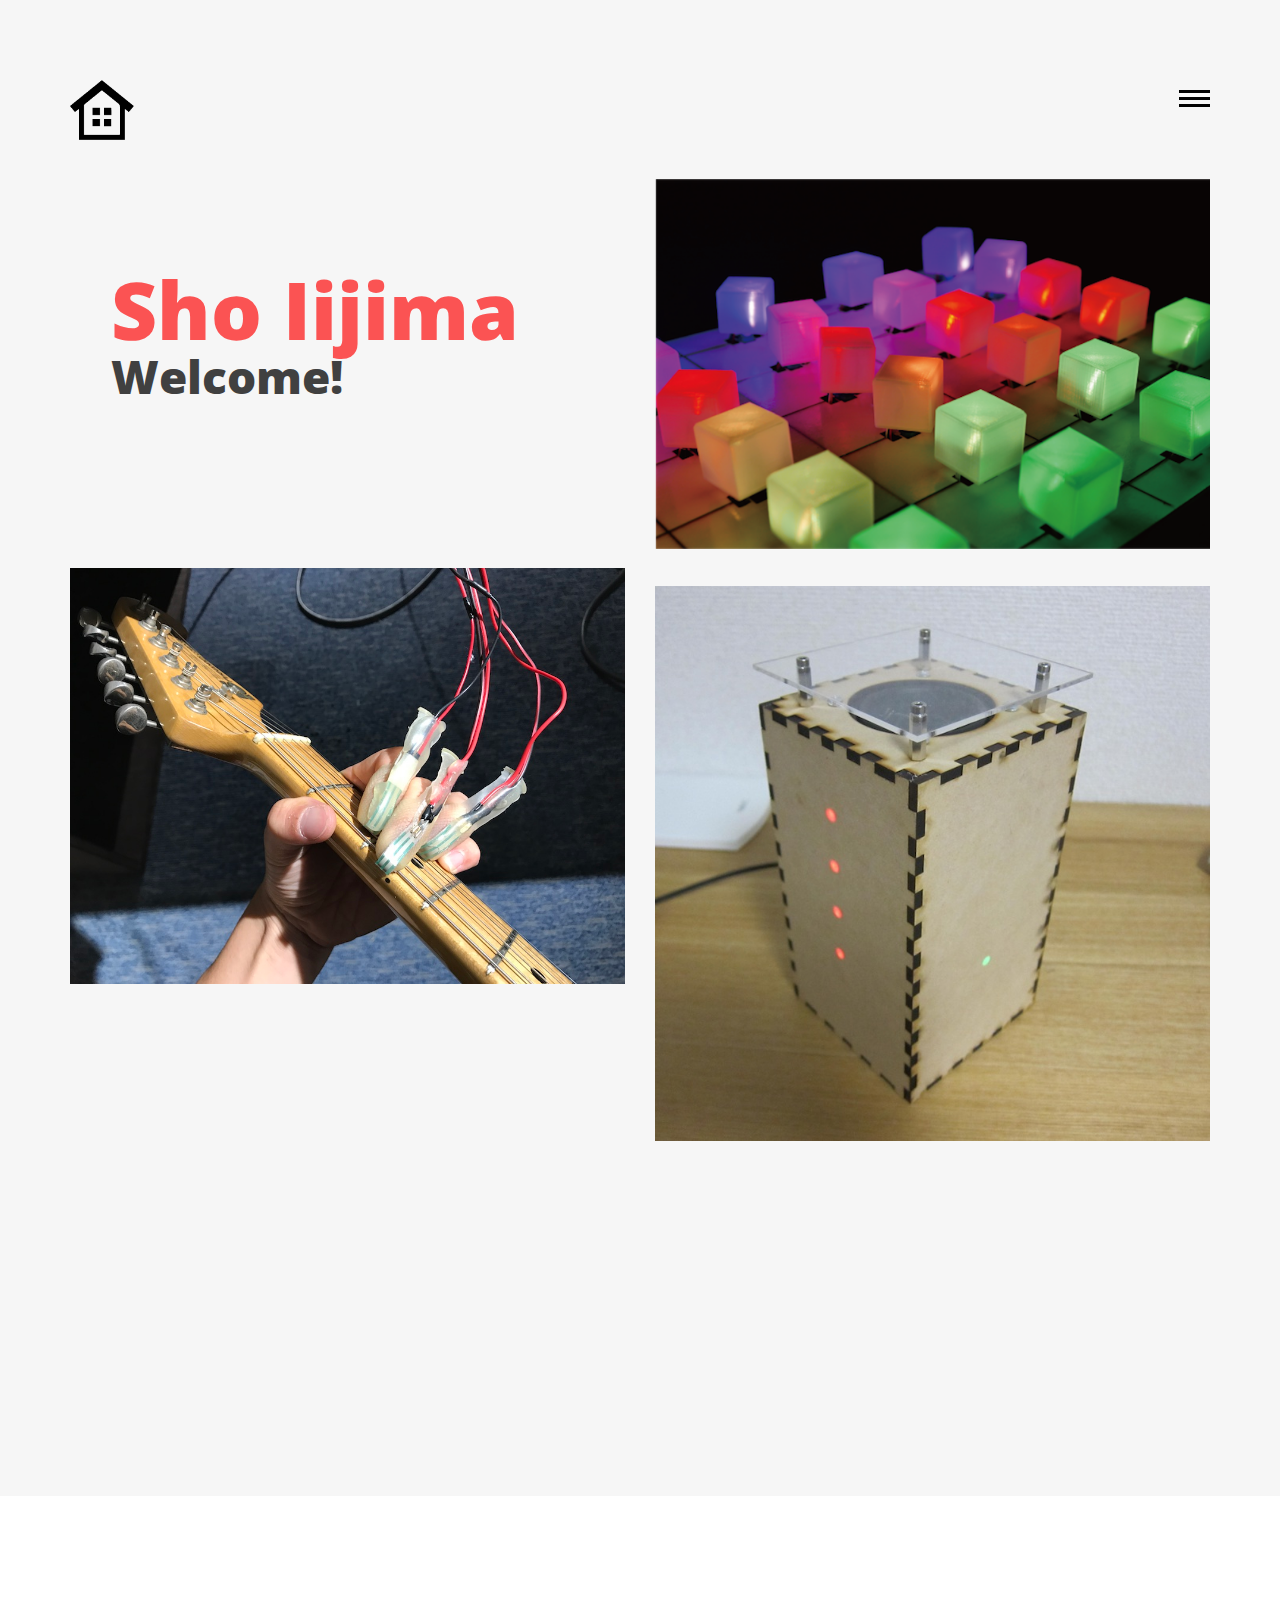
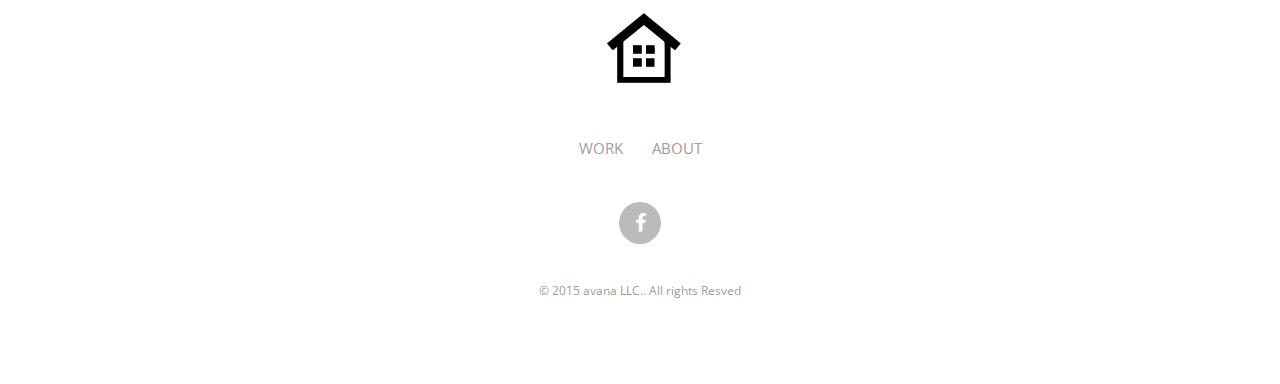
==== index.html @ 3f14347b "fix" ====
<!DOCTYPE HTML>

 <html>

    <head>

    	<meta name="viewport" content="width=device-width, initial-scale=1, maximum-scale=1" />

        <meta charset="utf-8">

        <!-- Description, Keywords and Author -->

        <meta name="description" content="">



        <meta name="author" content="">



        <title>:: avana LLC ::</title>

		<link rel="shortcut icon" href="images/favicon.ico" type="image/x-icon">



        <!-- style -->

        <link href="css/style.css" rel="stylesheet" type="text/css">

        <!-- style -->

        <!-- bootstrap -->

        <link href="css/bootstrap.min.css" rel="stylesheet" type="text/css">

        <!-- responsive -->

        <link href="css/responsive.css" rel="stylesheet" type="text/css">

        <!-- font-awesome -->

        <link href="css/font-awesome.min.css" rel="stylesheet" type="text/css">

        <!-- font-awesome -->

        <link href="css/effects/set2.css" rel="stylesheet" type="text/css">

        <link href="css/effects/normalize.css" rel="stylesheet" type="text/css">

        <link href="css/effects/component.css"  rel="stylesheet" type="text/css" >

	</head>



    <body>



    	<!-- header -->

        	<header role="header">

            	<div class="container">

                	<!-- logo -->

                    	<h1>

                        	<a href="index.html" title="avana LLC"><img src="images/logo.png" title="avana LLC" alt="avana LLC"/ height=60></a>

                        </h1>

                    <!-- logo -->

                    <!-- nav -->

                    <nav role="header-nav" class="navy">

                        <ul>

                            <li class="nav-active"><a href="index.html" title="Work">Work</a></li>

                            <li><a href="about.html" title="About">About</a></li>

                            <!--
                            <li><a href="blog.html" title="Blog">Blog</a></li>

                            -->
                            <!--
                            <li><a href="contact.html" title="Contact">Contact</a></li>
                            -->

                        </ul>

                    </nav>

                    <!-- nav -->

                </div>

            </header>

        <!-- header -->

        <!-- main -->

        <main role="main-home-wrapper" class="container">



            <div class="row">



            	<section class="col-xs-12 col-sm-6 col-md-6 col-lg-6 ">

                	<article role="pge-title-content">

                    	<header>

                        	<h2><span>Sho Iijima</span> Welcome!</h2>

                        </header>

                        <p></p>



                    </article>

                </section>



                <section class="col-xs-12 col-sm-6 col-md-6 col-lg-6 grid">

                   

                	<a href="MelodyCandy.html">

                    	<img src="images/home-images/MelodyCandy.png"  alt="" class="img-responsive" href="MelodyCandy.html"/>
                        </a>
                  <br>

                 
                </section>



                <div class="clearfix"></div>



                <section class="col-xs-12 col-sm-6 col-md-6 col-lg-6 grid">

                	<ul class="grid-lod effect-2" id="grid">

                    	<li>

                        	
                            <a href="Expanded%20Finger.html">
                            <img src="images/home-images/ExpandedFinger.JPG" alt="" class="img-responsive"/>
                            </a>

                        </li>
                        <br>



                        <li>

                        	

                            <a href="Akari.html">
                                <img src="images/home-images/Akari.jpg" alt="" class="img-responsive"/></a>
                         

                        </li>
                        <br>

                        <li>

                        	

                            <a href="Player's%20Visual%20Expression.html">
                                <img src="images/home-images/PVE.png" alt="" class="img-responsive"/></a>

        
                            <br>

                    

                        </li>



                      <!--  <li>

                        	<figure class="effect-oscar">

                            <img src="images/home-images/image-4.jpg" alt="" class="img-responsive"/>

                             <figcaption>

                                <h2>A Brand <span>new Agency</span></h2>

                                <p>Over 40,000 customers use our themes to power their</p>

                                <a href="works-details.html">View more</a>

                            </figcaption>

                        </figure>

                        </li>

                        <li>

                        	<figure class="effect-oscar">

                            <img src="images/home-images/image-2.jpg" alt="" class="img-responsive"/>

                             <figcaption>

                                <h2>Studio Thonik <span>Exhibition</span></h2>

                                    <p>Project for Thonik, design studio based in Amsterdam</p>

                                <a href="works-details.html">View more</a>

                            </figcaption>

                        </figure>

                        </li>

                        <li>

                        	<figure class="effect-oscar">

                            <img src="images/home-images/image-4.jpg" alt="" class="img-responsive"/>

                             <figcaption>

                                <h2>A Brand <span>new Agency</span></h2>

                                <p>Over 40,000 customers use our themes to power their</p>

                                <a href="works-details.html">View more</a>

                            </figcaption>

                        </figure>

                        </li>  -->

                    </ul>

                </section>



                <section class="col-xs-12 col-sm-6 col-md-6 col-lg-6 grid">

                    <br>
                	<ul class="grid-lod effect-2" id="grid">

                    <li>

            
                         <a href="Maker's%20Speaker%20Box.html">
                             <img src="images/home-images/MSB.JPG" alt="" class="img-responsive"/></a>


                    </li>

                    <br>
                    <li>

             

                        <a href="Shokei.html">
                            <img src="images/home-images/shoukei.png" alt="" class="img-responsive"/></a>

                       

                    </li>

                    <br>



                    <!--	<li>

                        	<figure class="effect-oscar">

                            <img src="images/home-images/image-3.jpg" alt="" class="img-responsive"/>

                             <figcaption>

                                <h2>Anatome Milano <span>Galleria</span></h2>

                                <p>Galerie Anatome based in Paris</p>

                                <a href="works-details.html">View more</a>

                            </figcaption>

                        </figure>

                        </li>

                        <li>

                        	<figure class="effect-oscar">

                            <img src="images/home-images/image-5.jpg" alt="" class="img-responsive"/>

                             <figcaption>

                                <h2>A Brand <span>new Agency</span></h2>

                                <p>Over 40,000 customers use our themes to power their</p>

                                <a href="works-details.html">View more</a>

                            </figcaption>

                        </figure>

                        </li>

                        <li>

                        	<figure class="effect-oscar">

                            <img src="images/home-images/image-3.jpg" alt="" class="img-responsive"/>

                             <figcaption>

                                <h2>Anatome Milano <span>Galleria</span></h2>

                                <p>Galerie Anatome based in Paris</p>

                                <a href="works-details.html">View more</a>

                            </figcaption>

                        </figure>

                        </li>

                        <li>

                        	<figure class="effect-oscar">

                            <img src="images/home-images/image-5.jpg" alt="" class="img-responsive"/>

                             <figcaption>

                                <h2>A Brand <span>new Agency</span></h2>

                                <p>Over 40,000 customers use our themes to power their</p>

                                <a href="works-details.html">View more</a>

                            </figcaption>

                        </figure>

                        </li>

                        <li>

                        	<figure class="effect-oscar">

                            <img src="images/home-images/image-3.jpg" alt="" class="img-responsive"/>

                             <figcaption>

                               <h2>Anatome Milano <span>Galleria</span></h2>

                                <p>Galerie Anatome based in Paris</p>

                                <a href="works-details.html">View more</a>

                            </figcaption>

                        </figure>

                        </li>

                        <li>

                             <figure class="effect-oscar">

                                <img src="images/home-images/image-5.jpg" alt="" class="img-responsive"/>

                                 <figcaption>

                                <h2>A Brand <span>new Agency</span></h2>

                                <p>Over 40,000 customers use our themes to power their</p>

                                <a href="works-details.html">View more</a>

                            </figcaption>

                            </figure>

                        </li>

                        <li>

                       	 	<figure class="effect-oscar">

                            <img src="images/home-images/image-3.jpg" alt="" class="img-responsive"/>

                             <figcaption>

                                <h2>Anatome Milano <span>Galleria</span></h2>

                                <p>Galerie Anatome based in Paris</p>

                                <a href="works-details.html">View more</a>

                            </figcaption>

                        </figure>

                        </li>

                        <li>

                        	<figure class="effect-oscar">

                            <img src="images/home-images/image-5.jpg" alt="" class="img-responsive"/>

                             <figcaption>

                                <h2>A Brand <span>new Agency</span></h2>

                                <p>Over 40,000 customers use our themes to power their</p>

                                <a href="works-details.html">View more</a>

                            </figcaption>

                        </figure>

                        </li>

                      -->

                    </ul>

                </section>

                <div class="clearfix"></div>

            </div>

        </main>

    	<!-- main -->

        <!-- footer -->

        <footer role="footer">

            <!-- logo -->

                <h1>

                    <a href="index.html" title="avana LLC"><img src="images/logo.png" title="avana LLC" alt="avana LLC"/ height=70></a>

                </h1>

            <!-- logo -->

            <!-- nav -->

            <nav role="footer-nav">

            	<ul>

                	<li><a href="index.html" title="Work">Work</a></li>

                    <li><a href="about.html" title="About">About</a></li>

                  <!--
                            <li><a href="blog.html" title="Blog">Blog</a></li>

                            <li><a href="contact.html" title="Contact">Contact</a></li>

                            -->

                </ul>

            </nav>

            <!-- nav -->

            <ul role="social-icons">

            	<!--
            	<li><a href="#"><i class="fa fa-twitter" aria-hidden="true"></i></a></li>

                -->
                <li><a href="https://www.facebook.com/sho.iijima.37"><i class="fa fa-facebook" aria-hidden="true"></i></a></li>

                <!--
                <li><a href="#"><i class="fa fa-linkedin" aria-hidden="true"></i></a></li>

                <li><a href="#"><i class="fa fa-flickr" aria-hidden="true"></i></a></li>

                -->
            </ul>

            <p class="copy-right">&copy; 2015  avana LLC.. All rights Resved</p>

        </footer>

        <!-- footer -->



        <!-- jQuery (necessary for Bootstrap's JavaScript plugins) -->

        <script src="js/jquery.min.js" type="text/javascript"></script>

        <!-- custom -->

		<script src="js/nav.js" type="text/javascript"></script>

        <script src="js/custom.js" type="text/javascript"></script>

        <!-- Include all compiled plugins (below), or include individual files as needed -->

        <script src="js/bootstrap.min.js" type="text/javascript"></script>

        <script src="js/effects/masonry.pkgd.min.js"  type="text/javascript"></script>

		<script src="js/effects/imagesloaded.js"  type="text/javascript"></script>

		<script src="js/effects/classie.js"  type="text/javascript"></script>

		<script src="js/effects/AnimOnScroll.js"  type="text/javascript"></script>

        <script src="js/effects/modernizr.custom.js"></script>

        <!-- jquery.countdown -->

        <script src="js/html5shiv.js" type="text/javascript"></script>

    </body>

</html>
---- css/style.css ----
/*

	Theme Name: avana LLC

	Template URI:

	Description:

	Author:

	Author URI:

	License:

	License URI:

	Version: 1.0



	1. Body style

	2. Header

	3. Main

	4. Footer

	5. About



*/

@import url(https://fonts.googleapis.com/css?family=Open+Sans:400,300,300italic,400italic,600,600italic,700,700italic,800,800italic);

html {

	-ms-text-size-adjust: 100%;

	-webkit-text-size-adjust: 100%;

}

*, *:before, *:after {

	-webkit-box-sizing: border-box;

	-moz-box-sizing: border-box;

	box-sizing: border-box;

}

input, textarea {

	-webkit-appearance: none;

	-webkit-border-radius: 0;

}

button, html input[type="button"],/* 1 */ input[type="reset"], input[type="submit"] {

	-webkit-appearance: button;

	cursor: pointer;

 *overflow:visible;

}

body, img,.commentys-form input[type="text"],.commentys-form input[type="email"],.commentys-form input[type="url"],.commentys-form textarea {

	transition: all .2s linear;

	-o-transition: all .2s linear;

	-moz-transition: all .2s linear;

	-webkit-transition: all .2s linear;

}

html, body, div, span, object, iframe, h1, h2, h3, h4, h5, h6, p, blockquote, pre, abbr, address, cite, code, del, dfn, em, img, ins, kbd, q, samp, small, strong, sub, sup, var, b, i, dl, dt, dd, ol, ul, li, fieldset, form, label, legend, table, caption, tbody, tfoot, thead, tr, th, td, article, aside, canvas, details, figcaption, figure, footer, header, hgroup, menu, nav, section, summary, time, mark, audio, video, input, main {

	-webkit-box-sizing: border-box;

	-moz-box-sizing: border-box;

	box-sizing: border-box;

	margin: 0;

	padding: 0;

	vertical-align: baseline;

	border: 0;

	outline: 0;

}

article, aside, details, figcaption, figure, footer, header, hgroup, menu, nav, section, img, main {

	display: block

}

audio, canvas, video {

	display: inline-block;

 *display:inline;

 *zoom:1

}

blockquote:before, blockquote:after, q:before, q:after {

	content: '';

	content: none;

}

.clear {

	clear: both;

	line-height: 0;

	height: 0;

}

a {

	text-decoration: none;

	outline: none;

	color: #010101;

	transition-delay: 0s;

	transition-duration: 0.6s;

	transition-property: all;

	transition-timing-function: ease;

}

a:focus, img:focus, button:focus, .btn:focus {outline: none;}

::-moz-selection {background-color:#fb5353;color:#fff;text-shadow:none;}

::selection {background-color: #fb5353;color: #fff;text-shadow: none;}

@font-face {font-family: 'Open Sans', sans-serif;}

/*===== Header ===*/

header[role="header"]{ padding-top:80px; padding-bottom:39px}

header[role="header"] h1{ padding:0; margin:0}

header[role="header"] h1 > a{ max-width:66px; display:block; float:left}

header[role="header"] nav{ padding-top:10px;transition-delay: 0s;

transition-duration: 0.6s;transition-property: all;transition-timing-function: ease;}

header[role="header"] nav ul{ display:none; position: fixed; z-index:60; text-align:center; width:100%; height:100%; top:0; left:0; right:0; background-color:rgba(255,255,255,0.8); padding:0; margin:0; padding-top:199px;}

header[role="header"] nav ul > li{ font-weight:800; font-size:42px; display:block}

header[role="header"] nav ul > li > a{ display:block; line-height:72px; color:#404040}

header[role="header"] nav ul > li:hover a,header[role="header"] nav ul > li.nav-active a{ text-decoration:none; color:#fb5353}

header[role="header"] nav #menu-button {width: 31px;font-size: 0;float: right;height: 19px;position: relative; z-index:70;

-webkit-transform: rotate(0deg);-moz-transform: rotate(0deg);-o-transform: rotate(0deg);transform: rotate(0deg);-webkit-transition: .5s ease-in-out;-moz-transition: .5s ease-in-out;-o-transition: .5s ease-in-out;transition: .5s ease-in-out;cursor: pointer;}

header[role="header"] nav #menu-button span {display: block;position: absolute;z-index: 60;height: 3px;

width: 100%;background: #111111;opacity: 1;left: 0;

-webkit-transform: rotate(0deg);-moz-transform: rotate(0deg);-o-transform: rotate(0deg);

transform: rotate(0deg);-webkit-transition: .25s ease-in-out;-moz-transition: .25s ease-in-out;-o-transition: .25s ease-in-out;transition: .25s ease-in-out;}

header[role="header"] nav #menu-button span {background: #010101;}

header[role="header"] nav #menu-button span:nth-child(1) {top:0px;}

header[role="header"] nav #menu-button span:nth-child(2) {top:7px;}

header[role="header"] nav #menu-button span:nth-child(3) {top:14px;}

header[role="header"] nav #menu-button.open span:nth-child(1) {top: 10px;

-webkit-transform: rotate(135deg);-moz-transform: rotate(135deg);-o-transform: rotate(135deg);transform: rotate(135deg);}

header[role="header"] nav #menu-button.open span:nth-child(2) {opacity: 0;left: -60px;}

header[role="header"] nav #menu-button.open span:nth-child(3) {top: 10px;

-webkit-transform: rotate(-135deg);-moz-transform: rotate(-135deg);-o-transform: rotate(-135deg);transform: rotate(-135deg);}

/*===== main ===*/

main[role="main-home-wrapper"],main[role="main-inner-wrapper"] { padding-bottom:90px}

main[role="main-home-wrapper"] article[role="pge-title-content"],main[role="main-inner-wrapper"] article[role="pge-title-content"]{ padding-left:41px}

main[role="main-home-wrapper"] article[role="pge-title-content"] header,main[role="main-inner-wrapper"] article[role="pge-title-content"] header{ padding-bottom:19px; padding-top:83px}

main[role="main-home-wrapper"] article[role="pge-title-content"] header h2,main[role="main-inner-wrapper"] article[role="pge-title-content"] header h2{ font-size:46px; line-height:53px; color:#404040; font-weight:800}

main[role="main-home-wrapper"] article[role="pge-title-content"] header h2 span,main[role="main-inner-wrapper"] article[role="pge-title-content"] header h2 span{ display:block; font-size:80px; color:#fb5353; padding-bottom:15px}

main[role="main-home-wrapper"] article[role="pge-title-content"] p,main[role="main-inner-wrapper"] article[role="pge-title-content"] p{ font-size:20px; line-height:30px; color:#454545}

/*===== footer ===*/

footer[role="footer"]{ background-color:#FFF; padding-top:100px; padding-bottom:77px}

footer[role="footer"] > h1 a{ margin:0 auto; display:block; max-width:66px;}

footer[role="footer"] nav{ padding-top:37px; padding-bottom:43px}

footer[role="footer"] nav > ul{ text-align:center; padding:0; margin:0}

footer[role="footer"] nav > ul > li{ display: inline-block; text-transform:uppercase; font-size:15px; margin:0 13px}

footer[role="footer"] nav > ul > li > a{ color:#9d9d9d}

footer[role="footer"] nav > ul > li:hover a{ text-decoration:none; color:#fb5353}

footer[role="footer"] ul[role="social-icons"]{ padding:0; margin:0; text-align:center; padding-bottom:40px;}

footer[role="footer"] ul[role="social-icons"] > li{ display: inline-block; margin:0 6.5px}

footer[role="footer"] ul[role="social-icons"] > li > a{ display:block; width:42px; height:42px; background-color:#bbbbbb; color:#FFF; line-height:42px; font-size:20px; border-radius:100%; text-align:center}

footer[role="footer"] ul[role="social-icons"] > li:hover a{ background-color:#fb5353}

footer[role="footer"] .copy-right{ text-align:center; display:block; font-size:12px; line-height:13px; color:#9c9c9c}

/*===== About ===*/

main[role="main-inner-wrapper"] .about-content{ background-color:#fb5353; padding-top:57px; padding-left:70px; padding-right:67px; padding-bottom:58px}

main[role="main-inner-wrapper"] .about-content p{ font-size:17px; line-height:30px; color:#FFF; padding-bottom:20px}

main[role="main-inner-wrapper"] .thumbnails-pan{ padding-top:30px}

main[role="main-inner-wrapper"] .thumbnails-pan section figure{ background-color:#FFF; position:relative; overflow:hidden; cursor:pointer}

main[role="main-inner-wrapper"] .thumbnails-pan section figure,main[role="main-inner-wrapper"] .thumbnails-pan section figure, img,main[role="main-inner-wrapper"] .thumbnails-pan section figure figcaption,section.blog-content figure,section.blog-content figure img,section.blog-content  article{transition-delay: 0s;transition-duration: 0.6s;transition-property: all;transition-timing-function: ease;}

main[role="main-inner-wrapper"] .thumbnails-pan section figure figcaption{ position:absolute; bottom:-50%; left:0; right:0; background-color:#fb5353; margin:0 69px; text-align:center; color:#FFF; padding-top:16px; padding-bottom:27px}

main[role="main-inner-wrapper"] .thumbnails-pan section figure figcaption h3{ font-size:21px; line-height:22px; font-weight:300}

main[role="main-inner-wrapper"] .thumbnails-pan section figure figcaption h5{ text-transform:uppercase; font-size:13px; line-height:14px; font-weight:bold}

main[role="main-inner-wrapper"] .thumbnails-pan section figure:hover,section.blog-content:hover article{ background-color:#fb5353; color:#FFF}

main[role="main-inner-wrapper"] .thumbnails-pan section figure:hover img,section.blog-content:hover figure img{-webkit-transform: scale3d(1.08,1.08,2);transform: scale3d(1.08,1.08,2); opacity:0.5}

main[role="main-inner-wrapper"] .thumbnails-pan section figure:hover figcaption{ bottom:0;}

/*===== Blog ===*/

article[role="pge-title-content"].blog-header{ padding-bottom:218px}

section.blog-content{ margin-bottom:29px}

section.blog-content figure{ overflow:hidden; position:relative;background-color: rgba(255,255,255,0.4); cursor:pointer}

section.blog-content figure .post-date{ text-align:center; color:#FFF; font-weight:800; font-size:14px; line-height:18px; text-transform:uppercase; display:block; background-color:#fb5353; width:130px; height:130px; position:absolute; left:0; top:0; padding-top:41px; z-index:50}

section.blog-content figure .post-date span{ font-size:50px; line-height:35px; display:block}

section.blog-content  article{ font-size:21px; line-height:30px; color:#FFF;  font-weight:800; color:#343434; padding-left:42px; padding-top:33px; padding-bottom:31px;}

section.blog-content:hover figure img{ opacity:0.5}

/*===== Contact ===*/

article[role="pge-title-content"].contact-header{ padding-bottom:218px}

article[role="pge-title-content"].contact-header p a{ color:#343434; padding-right:34px}

article[role="pge-title-content"].contact-header p a:hover{color:#fb5353; text-decoration:none}

.demo-wrapper {width: 100%;margin: 0 auto;height:499px;}

#surabaya {width: 100%;height: 100%;}

.error_message{ color:#e84d49}

#success_page h3,#success_page p{color:#60ca6f }

.contat-from-wrapper{ padding:0 69px; margin-top:108px}

.contat-from-wrapper input[type="text"],.contat-from-wrapper input[type="email"],.contat-from-wrapper textarea{ width:100%; display:block; outline:none; border-bottom:1px solid #bbbbbb; background-color:inherit; color:#404040; font-size:21px; line-height:23px; padding-bottom:24px}

.contat-from-wrapper input[type="text"]:focus,.contat-from-wrapper input[type="email"]:focus,.contat-from-wrapper textarea:focus{ border-bottom-color:#9f9e9e}

.contat-from-wrapper form ::-webkit-input-placeholder { color:#404040; }

.contat-from-wrapper form ::-moz-placeholder { color:#404040; } /* firefox 19+ */

.contat-from-wrapper form :-ms-input-placeholder { color:#404040; } /* ie */

.contat-from-wrapper form input:-moz-placeholder { color:#404040; }

.contat-from-wrapper textarea{ border-bottom:1px solid #bbbbbb; border-left:none; border-right:none; border-top:none; height:77px; margin-top:56px}

.contat-from-wrapper input[type="submit"]{ display:block; border:none; outline:none; width:200px; line-height:60px; text-transform:uppercase; font-size:21px; color:#FFF; font-weight:800; letter-spacing:2px; background-color:#e84d49; margin:41px auto; margin-bottom:0}

.contat-from-wrapper input[type="submit"]:hover{background-color:#f8524e}

/*== Work Details ==*/

.work-details,.blog-details{ padding:0 69px; margin-top:73px}

.work-details header h2{ color:#343434; font-size:36px; font-weight:800}

.work-details header a{ display:inline-block; color:#fb5353; font-size:18px;font-weight:800;padding-top:3px}

.work-details header a i{ color:#0d0d0d; padding-left:10px}

.work-details header a:hover{ color:#0d0d0d; text-decoration:none}

.work-details header a:hover i{ color:#fb5353}

.work-details p{ font-size:16px; color:#666666; line-height:30px; margin-bottom:20px; font-weight:300}

.work-details p strong{ font-weight:800}

.work-images{ margin-top:46px}

.work-images li{ margin-bottom:50px}

/*== Blog Details ==*/

.bog-header { padding-bottom:62px}

.bog-header h3,.comments-pan h3,.commentys-form h4{ color:#404040;font-weight:800; padding-bottom:24px; display:block}

.bog-header h3 span{ color:#fb5353}

.bog-header h2{ font-size:36px; font-weight:normal}

.blog-details .enter-content{ margin-top:62px}

.blog-details .enter-content p{ font-size:16px; line-height:30px; font-weight:300; margin-bottom:23px}

.comments-pan{border-top:2px solid #dedede; padding-top:15px}

.comments-pan h3{border-bottom:2px solid #dedede; padding-bottom:34px; margin-bottom:52px}

.comments-reply,.reply-pan{ padding:0; margin:0; list-style:none}

.comments-reply li{ display:block; border-bottom:2px solid #dedede; overflow:hidden; padding-bottom:51px; margin-bottom:39px}

.comments-reply li figure{ float:left; width:70px; background-color:#000}

.comments-reply li section{ float:left; padding-left:30px; font-size:16px; line-height:30px; font-weight:300; color:#343434;width: 92%;}

.comments-reply li section .date-pan{ font-size:14px; line-height:18px; padding-bottom:25px}

.comments-reply li section h4{font-weight:800; color:#404040; font-size:21px; margin-bottom:6px; margin-top:0}

.comments-reply li section h4 a{ font-size:16px; color:#fb5353;font-weight:400; display:inline-block; padding-left:20px}

.reply-pan{ clear:both; display:block; margin-left:100px;padding-top:39px }

.reply-pan li{ border-bottom:none;border-top:2px solid #dedede; padding-bottom:0; margin-bottom:0;padding-top:38px;}

.commentys-form h4{ font-size:24px}

.commentys-form form{ margin-top:30px}

.commentys-form input[type="text"],.commentys-form input[type="email"],.commentys-form input[type="url"],.commentys-form textarea{ font-size:21px; line-height:22px; color:#404040; padding-bottom:26px; border-bottom:2px solid #bbbbbb; width:100%; display:block; border-left:none; border-right:none; border-top:none; background-color:transparent; outline:none}

.commentys-form textarea{ margin-top:57px}

.commentys-form input[type="text"]:focus,.commentys-form input[type="email"]:focus,.commentys-form input[type="url"]:focus,.commentys-form textarea:focus{ border-bottom-color:#000}

.commentys-form input[type="button"]{ padding:0 36px; text-transform:uppercase; display:inline-block; font-size:21px; line-height:60px; color:#FFF; font-weight: bold; text-align:center; border:none; outline:none; background-color:#fb5353; margin-top:50px}

.commentys-form input[type="button"]:hover{ background-color:#ff5c5c}

/*img { height: auto; }
*/
---- css/responsive.css ----
/* md */
@media (min-width: 992px) and (max-width: 1199px) {
	.comments-reply li section{ width:88%}
}
/* sm */
@media (min-width: 768px) and (max-width: 991px) {
	header[role="header"]{ padding:8% 0;}
	header[role="header"] nav ul{ padding-top:10%}
	main[role="main-home-wrapper"] article[role="pge-title-content"],main[role="main-inner-wrapper"] article[role="pge-title-content"]{ padding-left:0}
	main[role="main-home-wrapper"] article[role="pge-title-content"] header,main[role="main-inner-wrapper"] article[role="pge-title-content"] header{ padding-top:0}
	main[role="main-home-wrapper"] article[role="pge-title-content"] header h2,main[role="main-inner-wrapper"] article[role="pge-title-content"] header h2{ font-size:34px}
	main[role="main-home-wrapper"] article p br{ display:none}
	footer[role="footer"]{ padding:30px 0}
	footer[role="footer"] nav{ padding:15px 0}
	main[role="main-inner-wrapper"] .about-content{ padding:5%}
	main[role="main-inner-wrapper"] .thumbnails-pan section figure figcaption{ margin:0 10%}
	section.blog-content figure .post-date{ padding-top:20px; height:100px; width:100px}
	article.contact-header[role="pge-title-content"] p a{padding-right:10px}
	.contat-from-wrapper{ margin-top:10px; padding:0 15px}
	.grid-lod li{ width:100% !important; position:static !important; display:inline-block}
	.grid-lod li img{ width:100%}
	.work-details,.blog-details{ padding:0; margin-top:0}
	.comments-reply li section{ width:88%}
}
/* xs */
@media (max-width: 767px) {
	header[role="header"]{ padding:8% 0;}
	header[role="header"] nav ul{ padding-top:10%}
	header[role="header"] nav ul > li{ font-size:30px}
	header[role="header"] nav ul > li > a{ line-height:55px}
	main[role="main-home-wrapper"] article[role="pge-title-content"],main[role="main-inner-wrapper"] article[role="pge-title-content"]{ padding-left:0}
	main[role="main-home-wrapper"] article[role="pge-title-content"] header,main[role="main-inner-wrapper"] article[role="pge-title-content"] header{ padding-top:10px}
	main[role="main-home-wrapper"] article[role="pge-title-content"] header h2,main[role="main-inner-wrapper"] article[role="pge-title-content"] header h2{ font-size:47px}
	main[role="main-home-wrapper"] article[role="pge-title-content"] header h2 span, main[role="main-inner-wrapper"] article[role="pge-title-content"] header h2 span{ font-size:60px;}
	main[role="main-home-wrapper"] article{ padding-bottom:30px}
	main[role="main-home-wrapper"] article p br{ display:none}
	footer[role="footer"]{ padding:40px 0}
	footer[role="footer"] nav{ padding:15px 0}
	main[role="main-inner-wrapper"] .about-content{ padding:5%}
	main[role="main-inner-wrapper"] .thumbnails-pan section figure{ margin-bottom:20px}
	article[role="pge-title-content"].blog-header,article[role="pge-title-content"].contact-header{ padding-bottom:30px}
	section.blog-content figure .post-date{ padding-top:20px; height:100px; width:100px}
	section.blog-content article{ padding:2% 5%; font-size:18px; line-height:24px;font-family: 'proxima_nova_cn_rgregular';}
	article.contact-header[role="pge-title-content"] p a{ font-size:18px; padding-right:10px}
	.contat-from-wrapper{ margin-top:10px; padding:0 15px}
	.contat-from-wrapper input[type="text"], .contat-from-wrapper input[type="email"]{ margin-bottom:20px}
	.contat-from-wrapper textarea{ margin-top:0}
	.work-details,.blog-details{ padding:0; margin-top:0}
	.work-images{ margin-top:0}
	.work-images li{ margin-bottom:0; width:100%}
	.work-images li figcaption h2{ font-size:18px;}
	.grid-lod li{ width:100% !important; position:static !important}
	.bog-header h3, .comments-pan h3, .commentys-form h4{ padding-bottom:0}
	.bog-header h2{ font-size:18px; line-height:26px}
	.bog-header{ padding-bottom:20px}
	.blog-details .enter-content{ margin-top:10px}
	.blog-details .enter-content p,.comments-reply li section{ font-size:14px; line-height:26px}
	.comments-pan h3{ padding-bottom:20px; margin-top:0}
	.comments-reply li section{ float:none; width:auto; padding-left:0}
	.comments-reply li figure{ margin-right:20px}
	.reply-pan{ margin-left:20px}
	.commentys-form input[type="text"], .commentys-form input[type="email"], .commentys-form input[type="url"], .commentys-form textarea{ margin-bottom:20px}
	.commentys-form textarea{ margin-top:0; margin-bottom:0}
	
}
---- css/effects/set2.css ----
.grid {

	position: relative;

	list-style: none; overflow:hidden; 

	text-align: center;

}



/* Common style */

.grid figure {

	position: relative;margin-bottom:31px;

	overflow: hidden;

	min-width: 100%;

	max-width: 100%;

	width:100%;

	height: 100%; min-height:100%;

	background: #3085a3;

	text-align: center;

	cursor: pointer;

}



.grid figure img {

	position: relative;

	display: block;

	min-height: 100%;

	max-width: 100%;

	opacity: 0.8;

}



.grid figure figcaption {

	padding:0;

	color: #fff;

	text-transform: uppercase;

	font-size: 1.25em;

	-webkit-backface-visibility: hidden;

	backface-visibility: hidden;

	line-height:100%;

}

.grid figure figcaption header a{}

.grid figure figcaption::before,

.grid figure figcaption::after {

	pointer-events: none;

}



.grid figure figcaption,

.grid figure figcaption > a {

	position: absolute;

	top: 0;

	left: 0;

	width: 100%;

	height: 100%;

}



/* Anchor will cover the whole item by default */

/* For some effects it will show as a button */

.grid figure figcaption > a {

	z-index: 1000;

	text-indent: 200%;

	white-space: nowrap;

	font-size: 0;

	opacity: 0;

}



.grid figure h2 {

	word-spacing: -0.15em;

	font-weight:400; color:#FFF;

}



.grid figure h2 span {

	font-weight: 800;

}



.grid figure h2,

.grid figure p {

	margin: 0;

}



.grid figure p {

	letter-spacing: 1px;

	font-size:16px; line-height:22px;

}





/* Individual effects */




/*---------------*/

/***** Oscar *****/

/*---------------*/



figure.effect-oscar {

	/*background: -webkit-linear-gradient(45deg, #22682a 0%, #9b4a1b 40%, #3a342a 100%);

	background: linear-gradient(45deg, #22682a 0%,#9b4a1b 40%,#3a342a 100%);*/

	background-color:#fb5353;

}



figure.effect-oscar img {

	opacity: 1;

	-webkit-transition: opacity 0.35s;

	transition: opacity 0.35s;

}



figure.effect-oscar figcaption {

	padding: 4em;

	background-color: rgba(58,52,42,0);

	-webkit-transition: background-color 0.35s;

	transition: background-color 0.35s;

}



figure.effect-oscar figcaption::before {

	position: absolute;

	top: 30px;

	right: 30px;

	bottom: 30px;

	left: 30px;

	border: 1px solid #fff;

	content: '';

}



figure.effect-oscar h2 {

font-weight:400;	margin: 20% 0 10px 0;

	-webkit-transition: -webkit-transform 0.35s;

	transition: transform 0.35s;

	-webkit-transform: translate3d(0,100%,0);

	transform: translate3d(0,100%,0);

}

figure.effect-oscar h2 span{

	font-weight:800

}

figure.effect-oscar figcaption::before,

figure.effect-oscar p {

	font-weight:400;

	opacity: 0;

	-webkit-transition: opacity 0.35s, -webkit-transform 0.35s;

	transition: opacity 0.35s, transform 0.35s;

	-webkit-transform: scale(0);

	transform: scale(0);

}



figure.effect-oscar:hover h2 {

	-webkit-transform: translate3d(0,0,0);

	transform: translate3d(0,0,0);

}



figure.effect-oscar:hover figcaption::before,

figure.effect-oscar:hover p {

	opacity: 1;

	-webkit-transform: scale(1);

	transform: scale(1);

}



figure.effect-oscar:hover figcaption {

	background-color: rgba(58,52,42,0);

}



figure.effect-oscar:hover img {

	opacity: 0.4;

}



@media screen and (max-width: 50em) {

	.content {

		padding: 0 10px;

		text-align: center;

	}

	.grid figure {

		display: inline-block;

		float: none;

		margin: 10px auto;

		width: 100%;

	}

}

@media (min-width: 768px) and (max-width: 991px) {

	figure.effect-oscar figcaption::before{ left:10px; right:10px; top:10px; bottom:10px;}

	figure.effect-oscar figcaption{ padding:0em}

	figure.effect-oscar h2{ font-size:20px;}

	figure.effect-oscar p{ font-size:13px;  padding:2%; display:block; width:90%; margin:0 auto;}

}



@media (max-width: 767px) {

	figure.effect-oscar figcaption::before{ left:10px; right:10px; top:10px; bottom:10px;}

	figure.effect-oscar figcaption{ padding:0em}

	figure.effect-oscar h2{ font-size:15px;}

	figure.effect-oscar p{ font-size:13px;  padding:2%; display:block; width:90%; margin:0 auto;}

}
---- css/effects/component.css ----
.grid-lod {
	/*max-width: 69em;
	list-style: none;
	margin: 30px auto;
	padding: 0;*/
}

.grid-lod li {
	display: block;
/*	float: left;
	padding: 7px;
	width: 33%;*/
	opacity: 0;
}

.grid-lod li.shown,
.no-js .grid-lod li,
.no-cssanimations .grid-lod li {
	opacity: 1;
}

.grid-lod li a,
.grid-lod li img {
	outline: none;
	border: none;
	display: block;
	max-width: 100%;
}

/* Effect 1: opacity */
.grid-lod.effect-1 li.animate {
	-webkit-animation: fadeIn 0.65s ease forwards;
	animation: fadeIn 0.65s ease forwards;
}

@-webkit-keyframes fadeIn {
	0% { }
	100% { opacity: 1; }
}

@keyframes fadeIn {
	0% { }
	100% { opacity: 1; }
}

/* Effect 2: Move Up */
.grid-lod.effect-2 li.animate {
	-webkit-transform: translateY(200px);
	transform: translateY(200px);
	-webkit-animation: moveUp 0.65s ease forwards;
	animation: moveUp 0.65s ease forwards;
}

@-webkit-keyframes moveUp {
	0% { }
	100% { -webkit-transform: translateY(0); opacity: 1; }
}

@keyframes moveUp {
	0% { }
	100% { -webkit-transform: translateY(0); transform: translateY(0); opacity: 1; }
}

/* Effect 3: Scale up */
.grid-lod.effect-3 li.animate {
	-webkit-transform: scale(0.6);
	transform: scale(0.6);
	-webkit-animation: scaleUp 0.65s ease-in-out forwards;
	animation: scaleUp 0.65s ease-in-out forwards;
}

@-webkit-keyframes scaleUp {
	0% { }
	100% { -webkit-transform: scale(1); opacity: 1; }
}

@keyframes scaleUp {
	0% { }
	100% { -webkit-transform: scale(1); transform: scale(1); opacity: 1; }
}

/* Effect 4: fall perspective */
.grid-lod.effect-4 {
	-webkit-perspective: 1300px;
	perspective: 1300px;
}

.grid-lod.effect-4 li.animate {
	-webkit-transform-style: preserve-3d;
	transform-style: preserve-3d;
	-webkit-transform: translateZ(400px) translateY(300px) rotateX(-90deg);
	transform: translateZ(400px) translateY(300px) rotateX(-90deg);
	-webkit-animation: fallPerspective .8s ease-in-out forwards;
	animation: fallPerspective .8s ease-in-out forwards;
}

@-webkit-keyframes fallPerspective {
	0% { }
	100% { -webkit-transform: translateZ(0px) translateY(0px) rotateX(0deg); opacity: 1; }
}

@keyframes fallPerspective {
	0% { }
	100% { -webkit-transform: translateZ(0px) translateY(0px) rotateX(0deg); transform: translateZ(0px) translateY(0px) rotateX(0deg); opacity: 1; }
}

/* Effect 5: fly (based on http://lab.hakim.se/scroll-effects/ by @hakimel) */
.grid-lod.effect-5 {
	-webkit-perspective: 1300px;
	perspective: 1300px;
}

.grid-lod.effect-5 li.animate {
	-webkit-transform-style: preserve-3d;
	transform-style: preserve-3d;
	-webkit-transform-origin: 50% 50% -300px;
	transform-origin: 50% 50% -300px;
	-webkit-transform: rotateX(-180deg);
	transform: rotateX(-180deg);
	-webkit-animation: fly .8s ease-in-out forwards;
	animation: fly .8s ease-in-out forwards;
}

@-webkit-keyframes fly {
	0% { }
	100% { -webkit-transform: rotateX(0deg); opacity: 1; }
}

@keyframes fly {
	0% { }
	100% { -webkit-transform: rotateX(0deg); transform: rotateX(0deg); opacity: 1; }
}

/* Effect 6: flip (based on http://lab.hakim.se/scroll-effects/ by @hakimel) */
.grid-lod.effect-6 {
	-webkit-perspective: 1300px;
	perspective: 1300px;
}

.grid-lod.effect-6 li.animate {
	-webkit-transform-style: preserve-3d;
	transform-style: preserve-3d;
	-webkit-transform-origin: 0% 0%;
	transform-origin: 0% 0%;
	-webkit-transform: rotateX(-80deg);
	transform: rotateX(-80deg);
	-webkit-animation: flip .8s ease-in-out forwards;
	animation: flip .8s ease-in-out forwards;
}

@-webkit-keyframes flip {
	0% { }
	100% { -webkit-transform: rotateX(0deg); opacity: 1; }
}

@keyframes flip {
	0% { }
	100% { -webkit-transform: rotateX(0deg); transform: rotateX(0deg); opacity: 1; }
}

/* Effect 7: helix (based on http://lab.hakim.se/scroll-effects/ by @hakimel) */
.grid-lod.effect-7 {
	-webkit-perspective: 1300px;
	perspective: 1300px;
}

.grid-lod.effect-7 li.animate {
	-webkit-transform-style: preserve-3d;
	transform-style: preserve-3d;
	-webkit-transform: rotateY(-180deg);
	transform: rotateY(-180deg);
	-webkit-animation: helix .8s ease-in-out forwards;
	animation: helix .8s ease-in-out forwards;
}

@-webkit-keyframes helix {
	0% { }
	100% { -webkit-transform: rotateY(0deg); opacity: 1; }
}

@keyframes helix {
	0% { }
	100% { -webkit-transform: rotateY(0deg); transform: rotateY(0deg); opacity: 1; }
}

/* Effect 8:  */
.grid-lod.effect-8 {
	-webkit-perspective: 1300px;
	perspective: 1300px;
}

.grid-lod.effect-8 li.animate {
	-webkit-transform-style: preserve-3d;
	transform-style: preserve-3d;
	-webkit-transform: scale(0.4);
	transform: scale(0.4);
	-webkit-animation: popUp .8s ease-in forwards;
	animation: popUp .8s ease-in forwards;
}

@-webkit-keyframes popUp {
	0% { }
	70% { -webkit-transform: scale(1.1); opacity: .8; -webkit-animation-timing-function: ease-out; }
	100% { -webkit-transform: scale(1); opacity: 1; }
}

@keyframes popUp {
	0% { }
	70% { -webkit-transform: scale(1.1); transform: scale(1.1); opacity: .8; -webkit-animation-timing-function: ease-out; animation-timing-function: ease-out; }
	100% { -webkit-transform: scale(1); transform: scale(1); opacity: 1; }
}

@media screen and (max-width: 900px) {
	.grid-lod li {
		width: 50%;
	}
}

@media screen and (max-width: 400px) {
	.grid-lod li {
		width: 100%;
	}
}
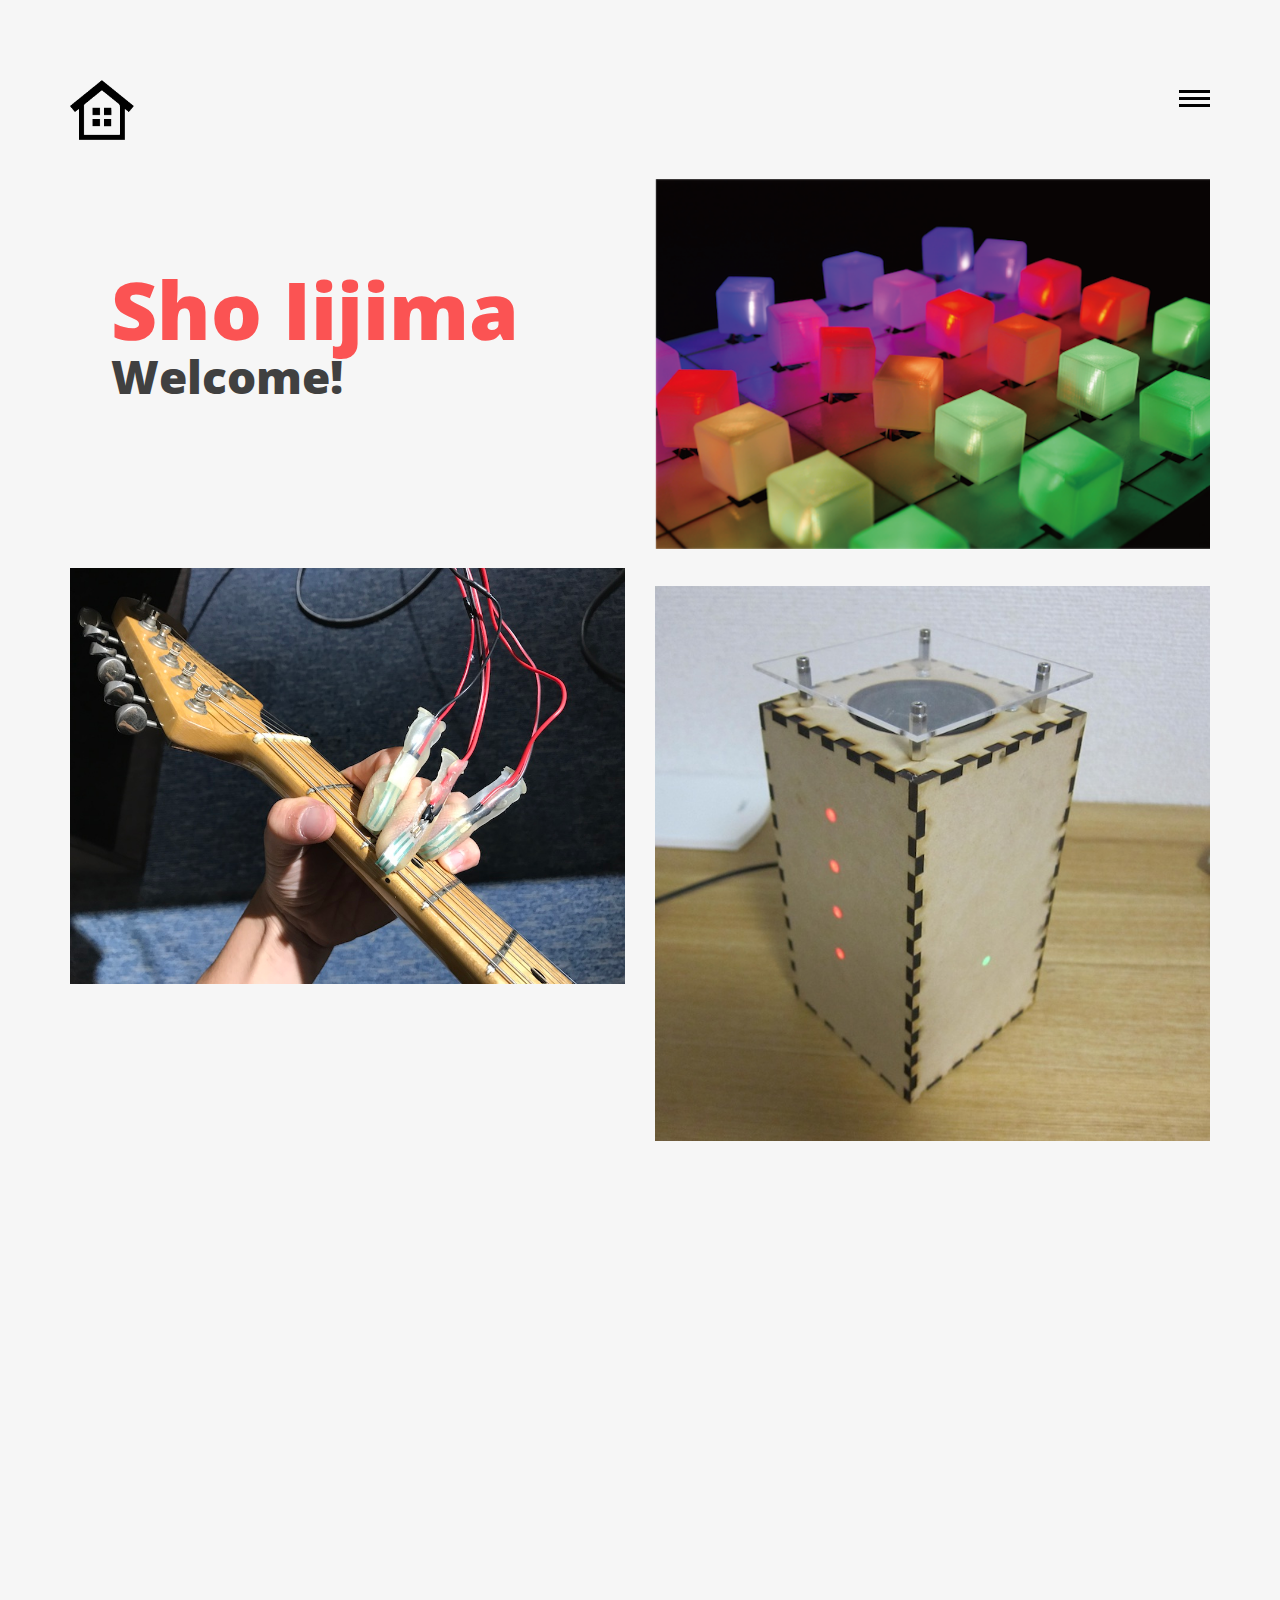
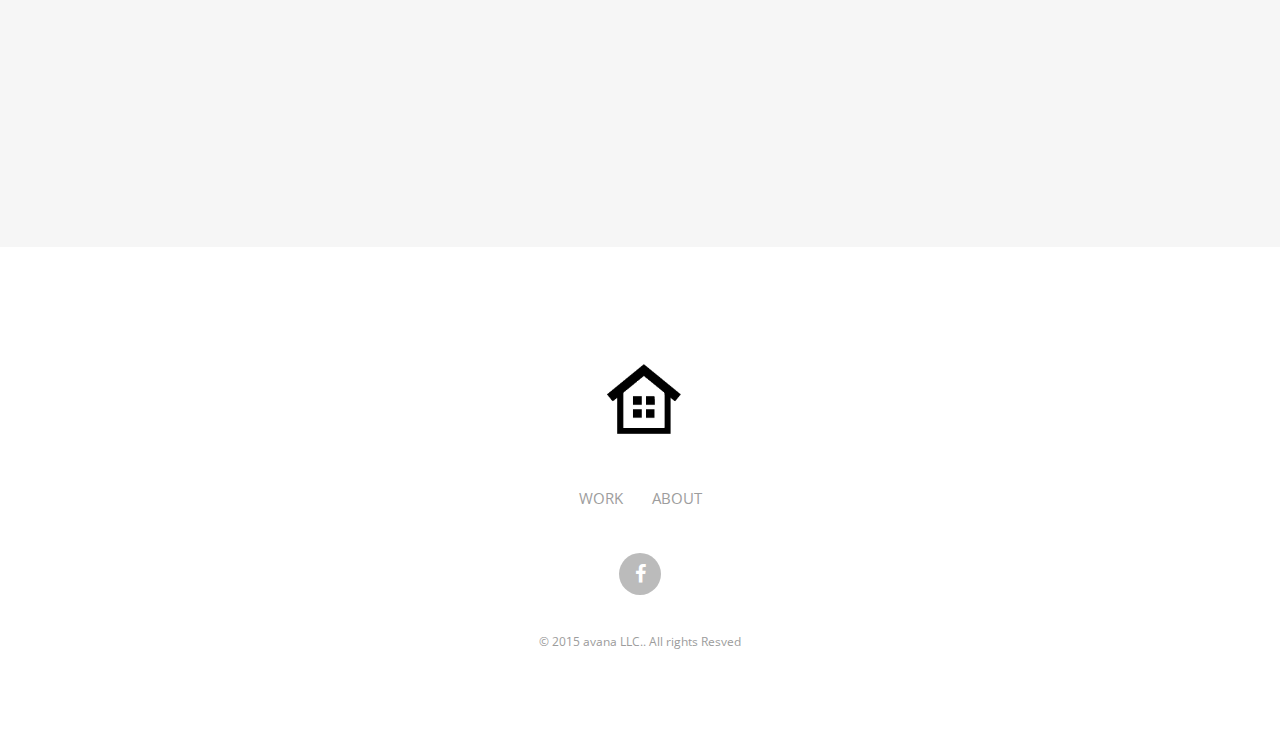
==== commit 1baee056: "fix" ====
--- a/index.html
+++ b/index.html
@@ -18,7 +18,7 @@
 
 
 
-        <title>:: avana LLC ::</title>
+        <title>Sho Iijima</title>
 
 		<link rel="shortcut icon" href="images/favicon.ico" type="image/x-icon">
 
@@ -164,8 +164,10 @@
                             <img src="images/home-images/ExpandedFinger.JPG" alt="" class="img-responsive"/>
                             </a>
 
-                        </li>
-                        <br>
+                             <br>
+                        </li>
+                        
+                        
 
 
 
@@ -177,8 +179,9 @@
                                 <img src="images/home-images/Akari.jpg" alt="" class="img-responsive"/></a>
                          
 
-                        </li>
-                        <br>
+                            <br>
+                        </li>
+                        
 
                         <li>
 
@@ -186,6 +189,20 @@
 
                             <a href="Player's%20Visual%20Expression.html">
                                 <img src="images/home-images/PVE.png" alt="" class="img-responsive"/></a>
+
+        
+                            
+
+                    
+
+                        </li>
+                        <br>
+                         <li>
+
+                        	
+
+                            <a href="DancingDrawing.html">
+                                <img src="images/home-images/silhouette.png" alt="" class="img-responsive"/></a>
 
         
                             <br>
@@ -289,6 +306,19 @@
                     </li>
 
                     <br>
+                        
+                     <li>
+
+             
+
+                        <a href="Gen.html">
+                            <img src="images/home-images/_DSC0276.JPG" alt="" class="img-responsive"/></a>
+
+                       
+
+                    </li>
+
+                    <br>
 
 
 
--- a/css/style.css
+++ b/css/style.css
@@ -356,7 +356,7 @@
 
 .bog-header h3,.comments-pan h3,.commentys-form h4{ color:#404040;font-weight:800; padding-bottom:24px; display:block}
 
-.bog-header h3 span{ color:#fb5353}
+.bog-header h3span{ color:#fb5353}
 
 .bog-header h2{ font-size:36px; font-weight:normal}
 
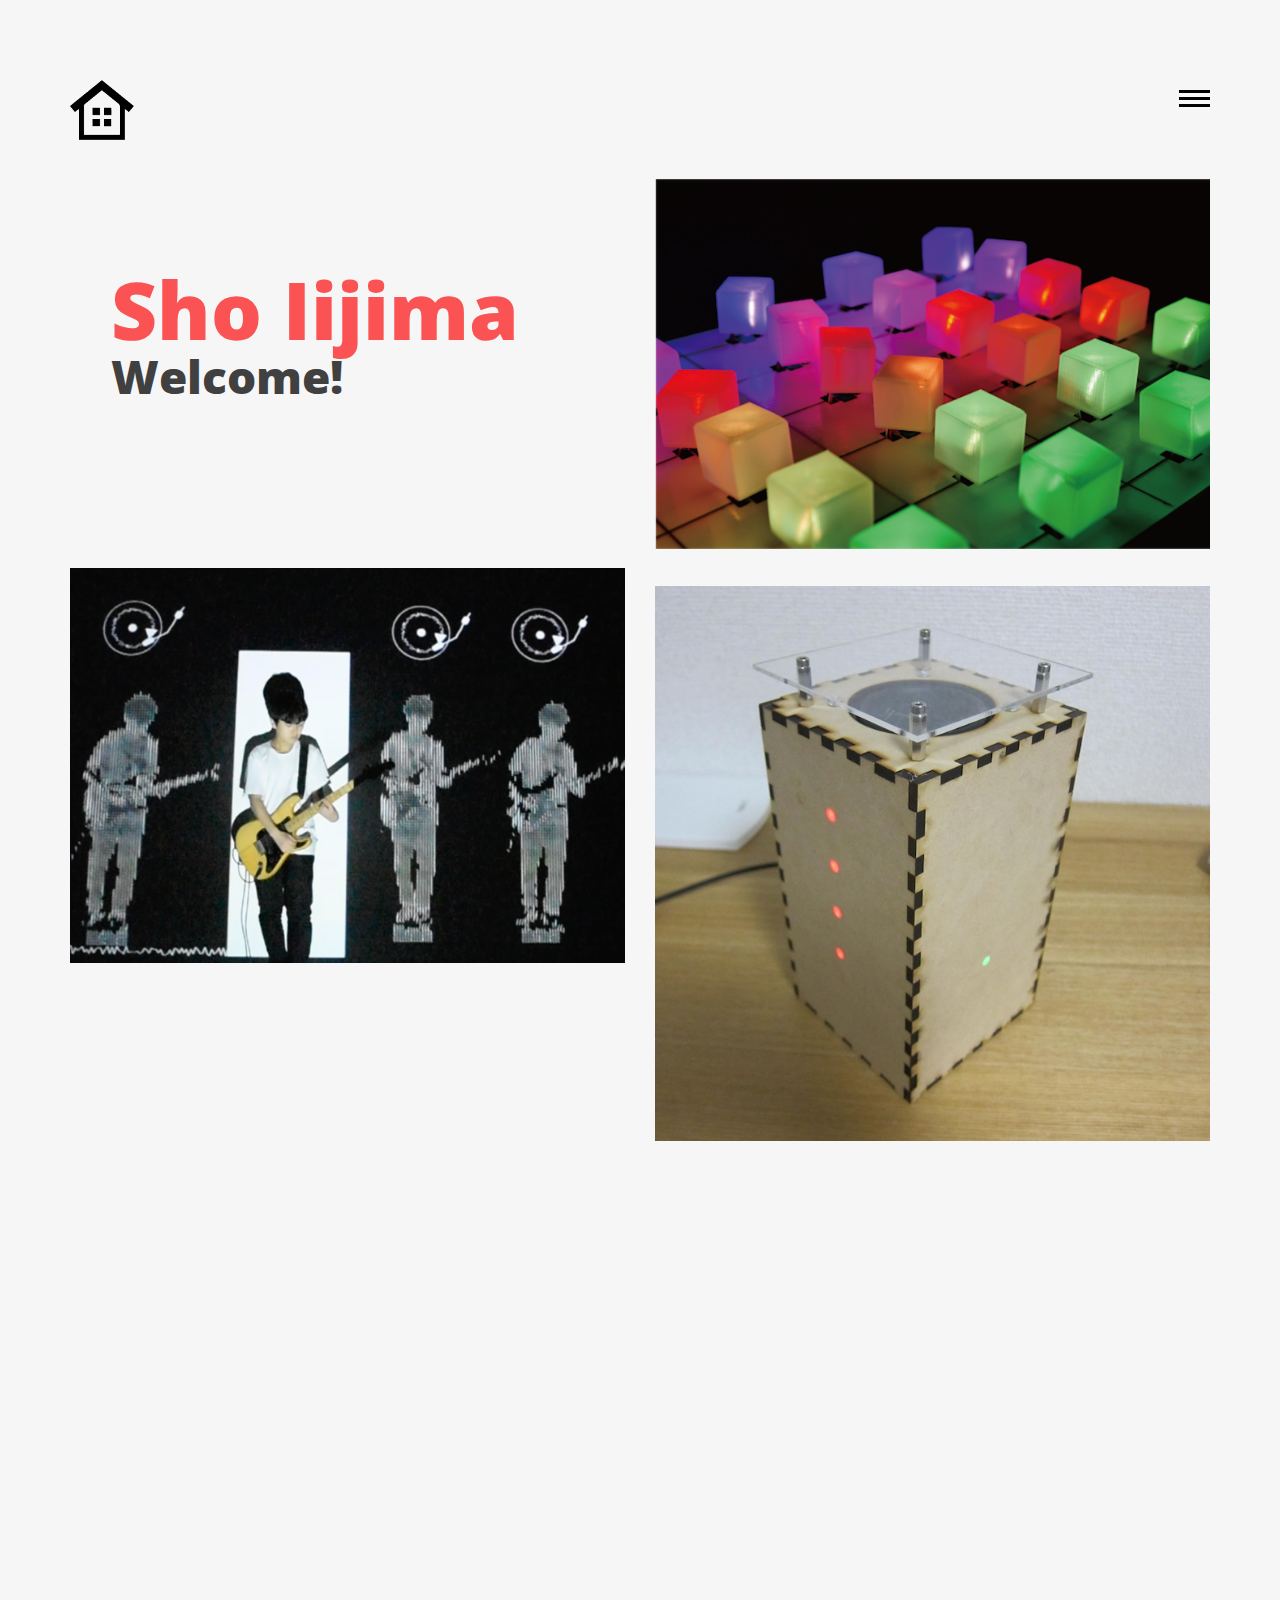
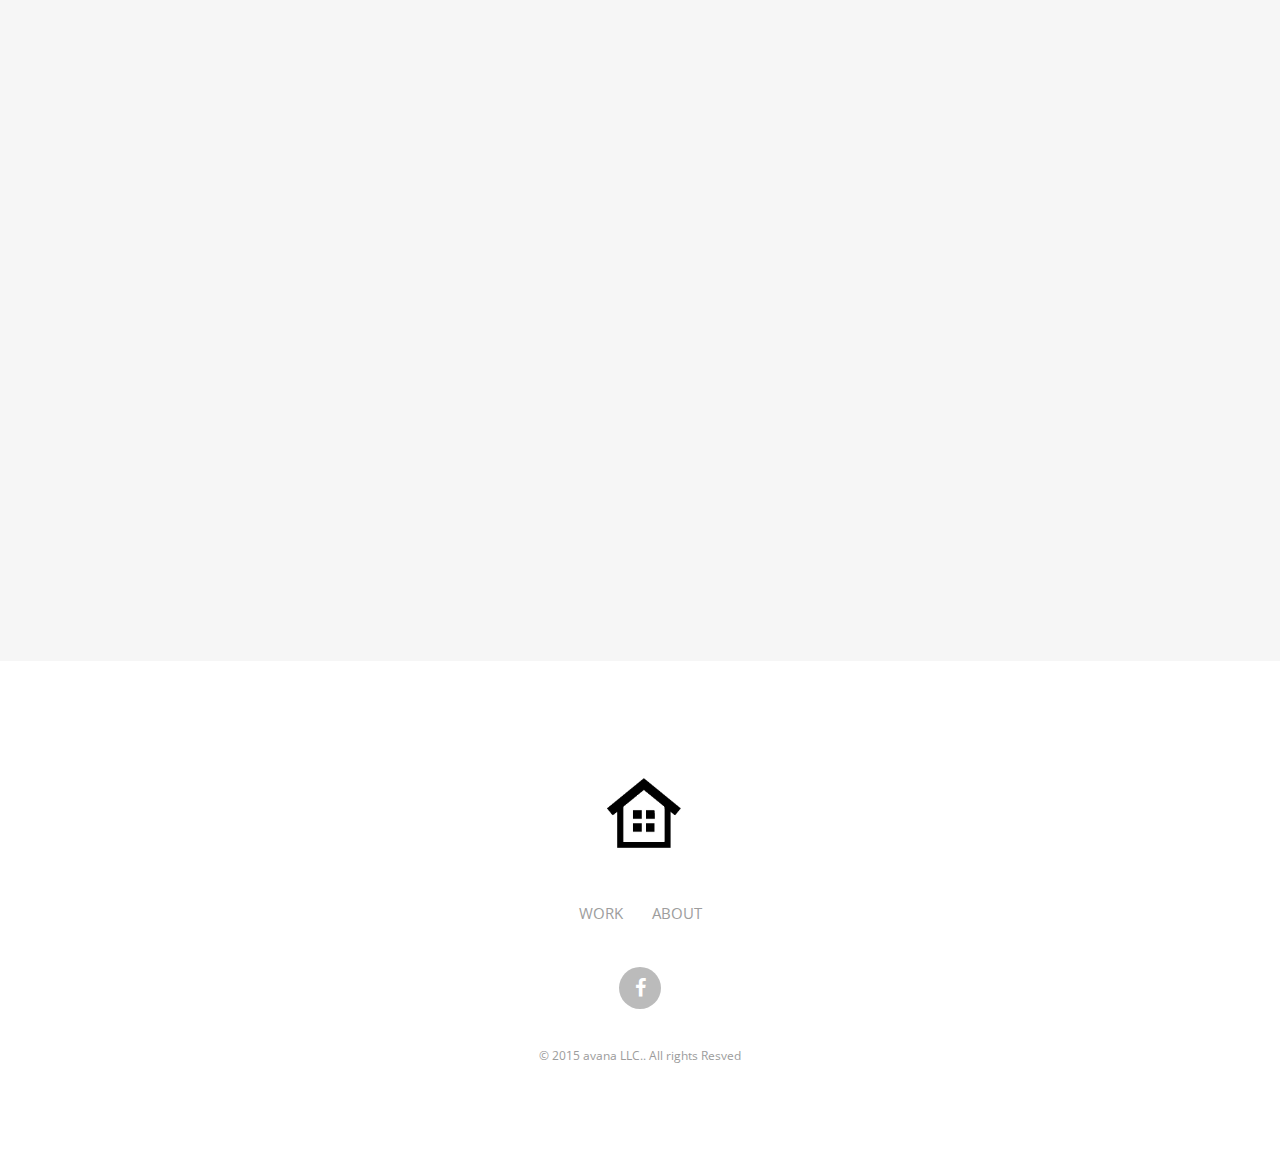
==== commit 676b3cf0: "fix" ====
--- a/index.html
+++ b/index.html
@@ -156,6 +156,15 @@
                 <section class="col-xs-12 col-sm-6 col-md-6 col-lg-6 grid">
 
                 	<ul class="grid-lod effect-2" id="grid">
+                        <li>
+
+                        	
+                            <a href="AfterImage.html">
+                            <img src="images/home-images/Afterimage.png" alt="" class="img-responsive"/>
+                            </a>
+
+                             <br>
+                        </li>
 
                     	<li>
 
@@ -195,8 +204,9 @@
 
                     
 
-                        </li>
-                        <br>
+                               <br>
+                        </li>
+                     
                          <li>
 
                         	
@@ -301,18 +311,18 @@
                         <a href="Shokei.html">
                             <img src="images/home-images/shoukei.png" alt="" class="img-responsive"/></a>
 
-                       
+                    <br>   
 
                     </li>
 
-                    <br>
+                    
                         
                      <li>
 
              
 
                         <a href="Gen.html">
-                            <img src="images/home-images/_DSC0276.JPG" alt="" class="img-responsive"/></a>
+                            <img src="images/home-images/Gen.png" alt="" class="img-responsive"/></a>
 
                        
 
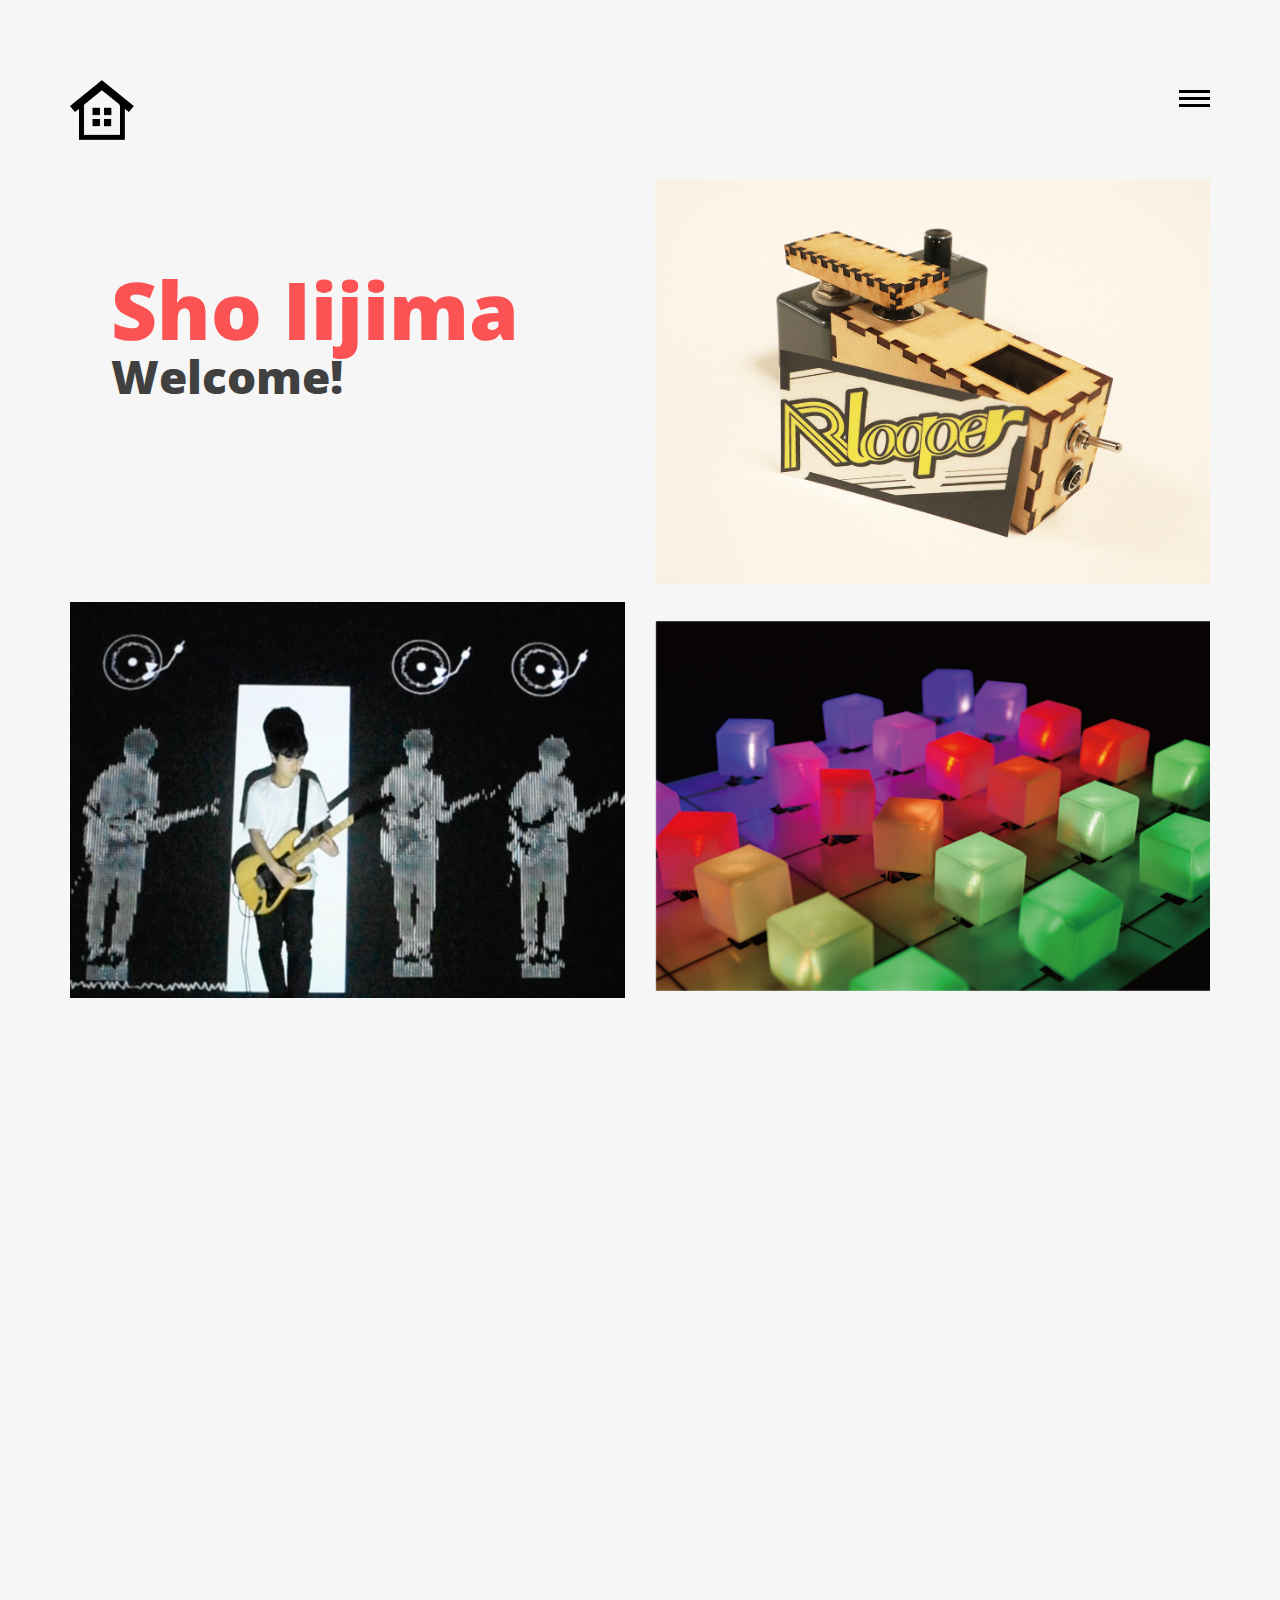
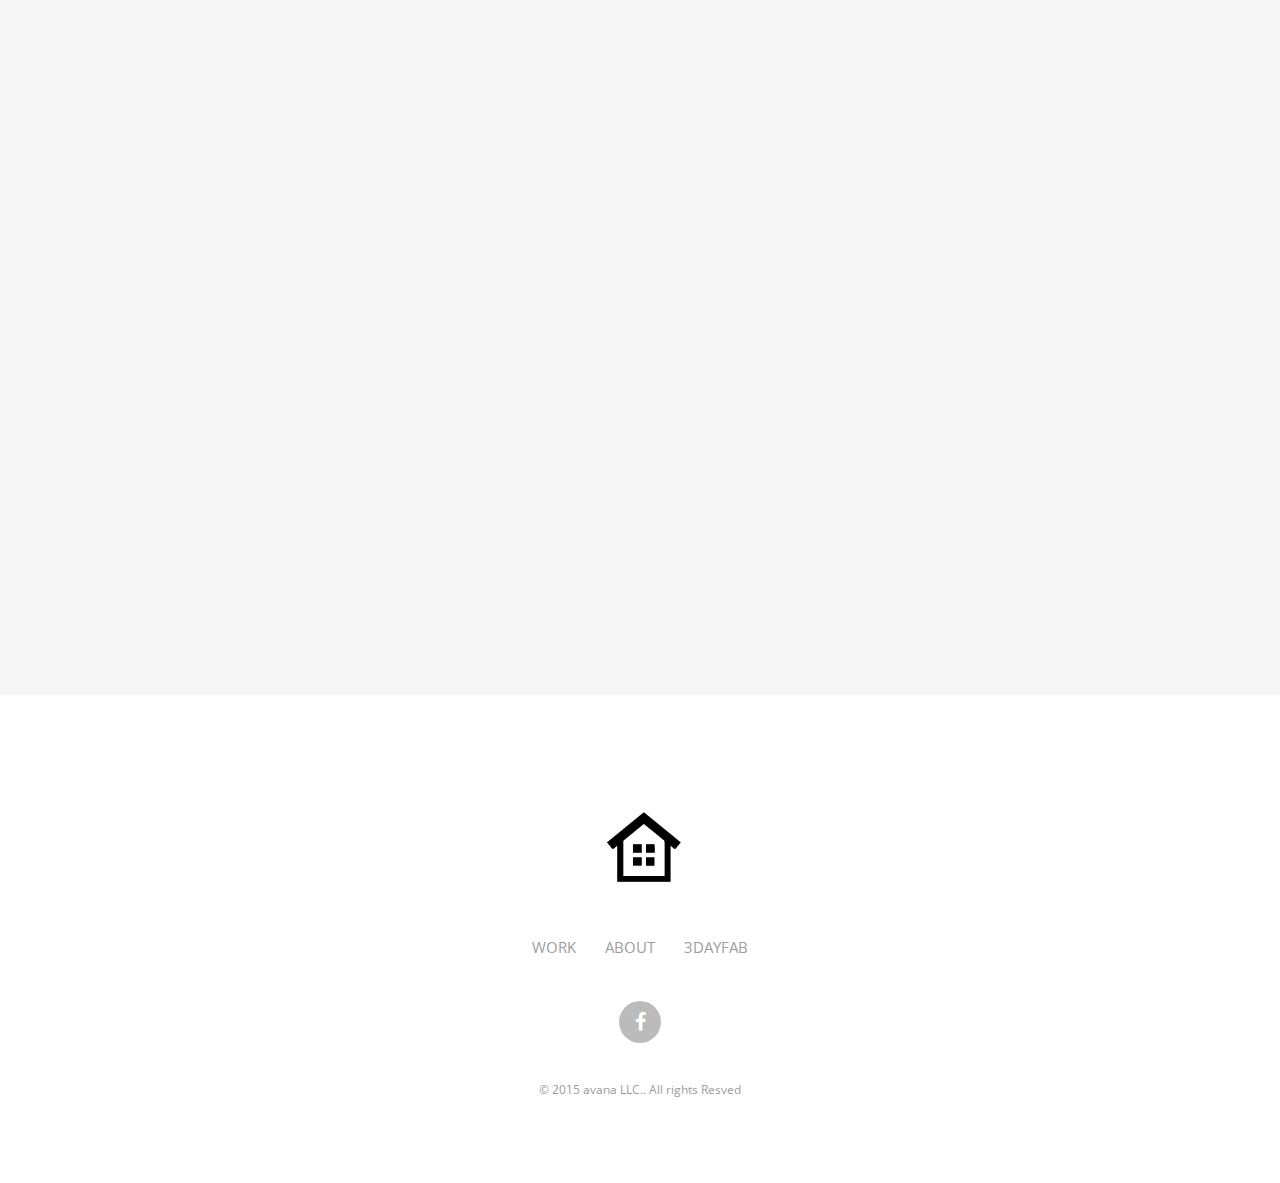
==== commit 229bdaa0: "fix" ====
--- a/index.html
+++ b/index.html
@@ -80,9 +80,11 @@
 
                         <ul>
 
+                            <li><a href="about.html" title="About">About</a></li>
+                            
                             <li class="nav-active"><a href="index.html" title="Work">Work</a></li>
-
-                            <li><a href="about.html" title="About">About</a></li>
+                            
+                            <li><a href="3dayfab.html" title="3DayFab">3DayFab</a></li>
 
                             <!--
                             <li><a href="blog.html" title="Blog">Blog</a></li>
@@ -138,9 +140,9 @@
 
                    
 
-                	<a href="MelodyCandy.html">
-
-                    	<img src="images/home-images/MelodyCandy.png"  alt="" class="img-responsive" href="MelodyCandy.html"/>
+                	<a href="LiveLoop%20Interpreter.html">
+
+                    	<img src="images/home-images/LI_fix.jpeg"  alt="" class="img-responsive" href="LiveLoop%20Interpreter.html"/>
                         </a>
                   <br>
 
@@ -297,19 +299,20 @@
                     <li>
 
             
+                	<a href="MelodyCandy.html">
+
+                    	<img src="images/home-images/MelodyCandy.png"  alt="" class="img-responsive" href="MelodyCandy.html"/>
+                        </a>
+
+
+                    </li>
+
+                    <br>
+                    <li>
+
+             
                          <a href="Maker's%20Speaker%20Box.html">
                              <img src="images/home-images/MSB.JPG" alt="" class="img-responsive"/></a>
-
-
-                    </li>
-
-                    <br>
-                    <li>
-
-             
-
-                        <a href="Shokei.html">
-                            <img src="images/home-images/shoukei.png" alt="" class="img-responsive"/></a>
 
                     <br>   
 
@@ -321,6 +324,16 @@
 
              
 
+                        <a href="Shokei.html">
+                            <img src="images/home-images/shoukei.png" alt="" class="img-responsive"/></a>
+
+                       <br>
+
+                    </li>
+                        
+                    <li>
+             
+
                         <a href="Gen.html">
                             <img src="images/home-images/Gen.png" alt="" class="img-responsive"/></a>
 
@@ -529,6 +542,8 @@
                 	<li><a href="index.html" title="Work">Work</a></li>
 
                     <li><a href="about.html" title="About">About</a></li>
+                    
+                    <li><a href="3dayfab.html" title="3DayFab">3DayFab</a></li>
 
                   <!--
                             <li><a href="blog.html" title="Blog">Blog</a></li>
